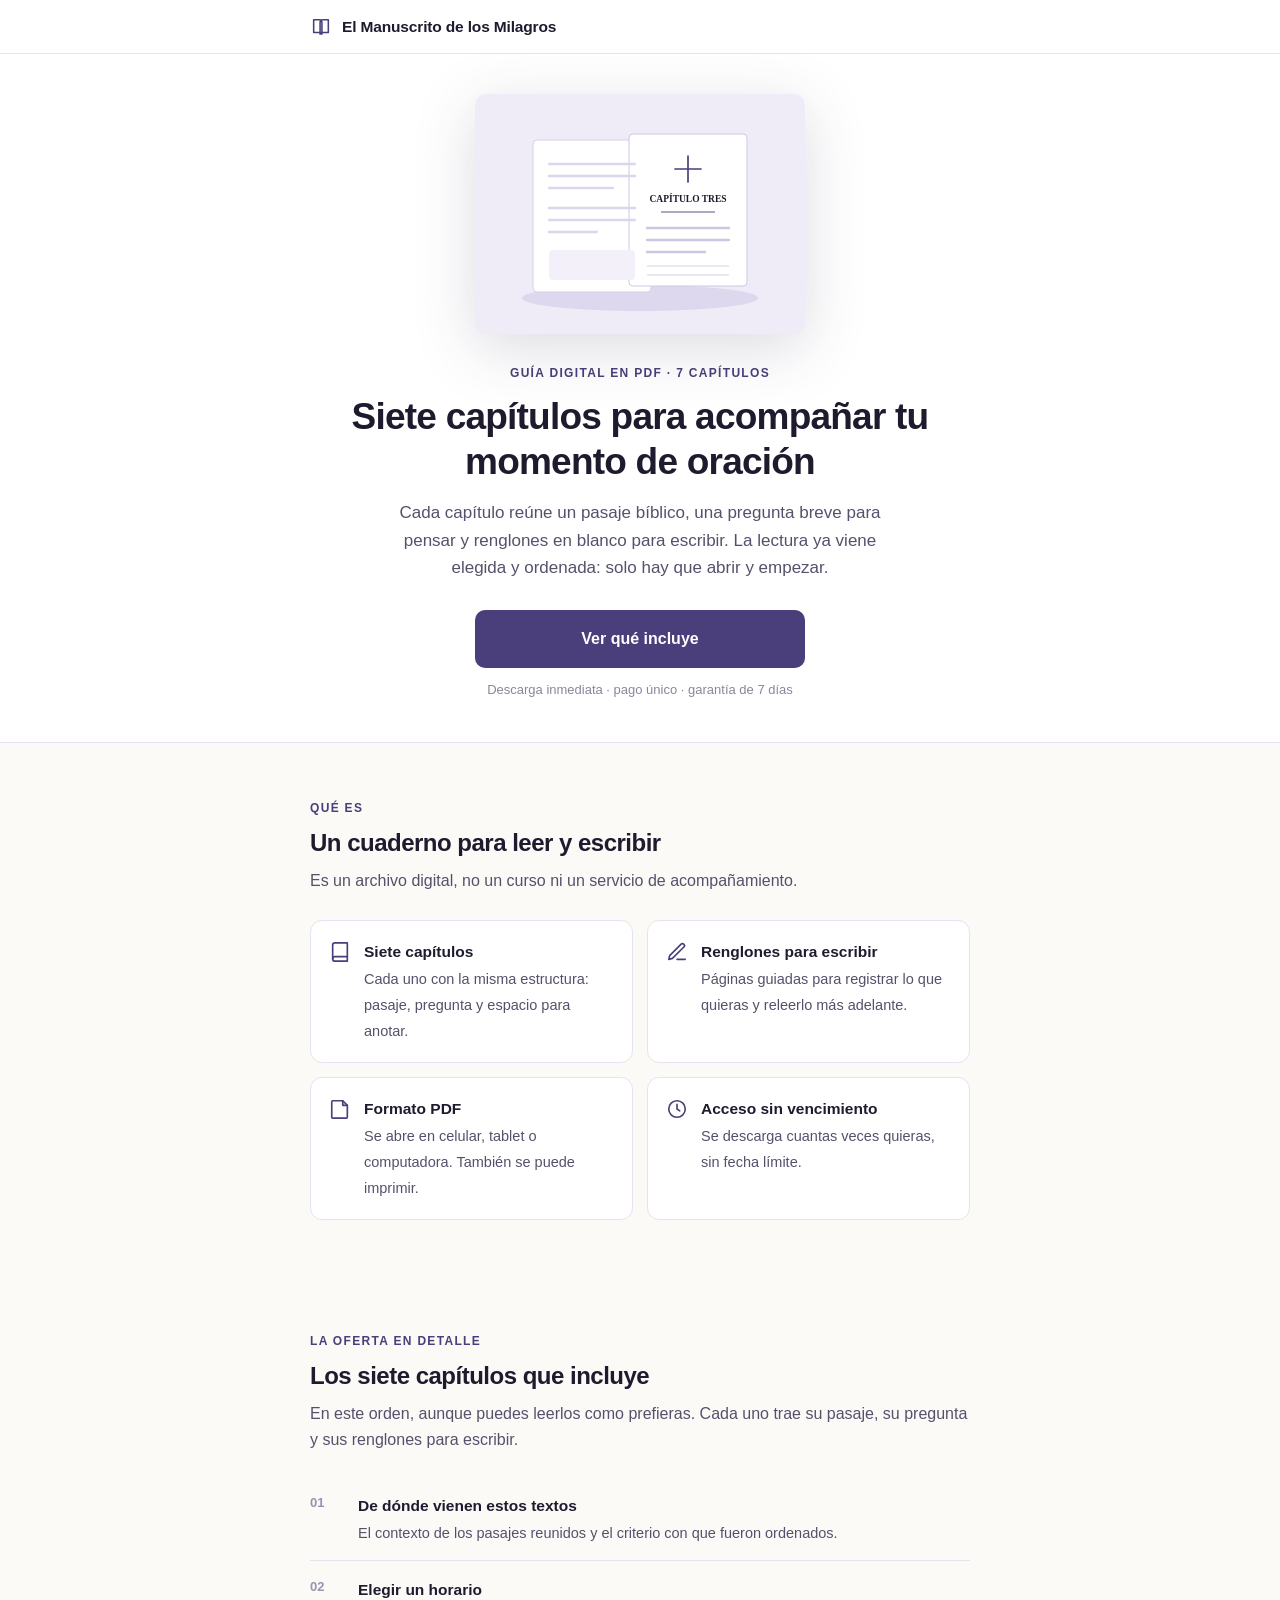
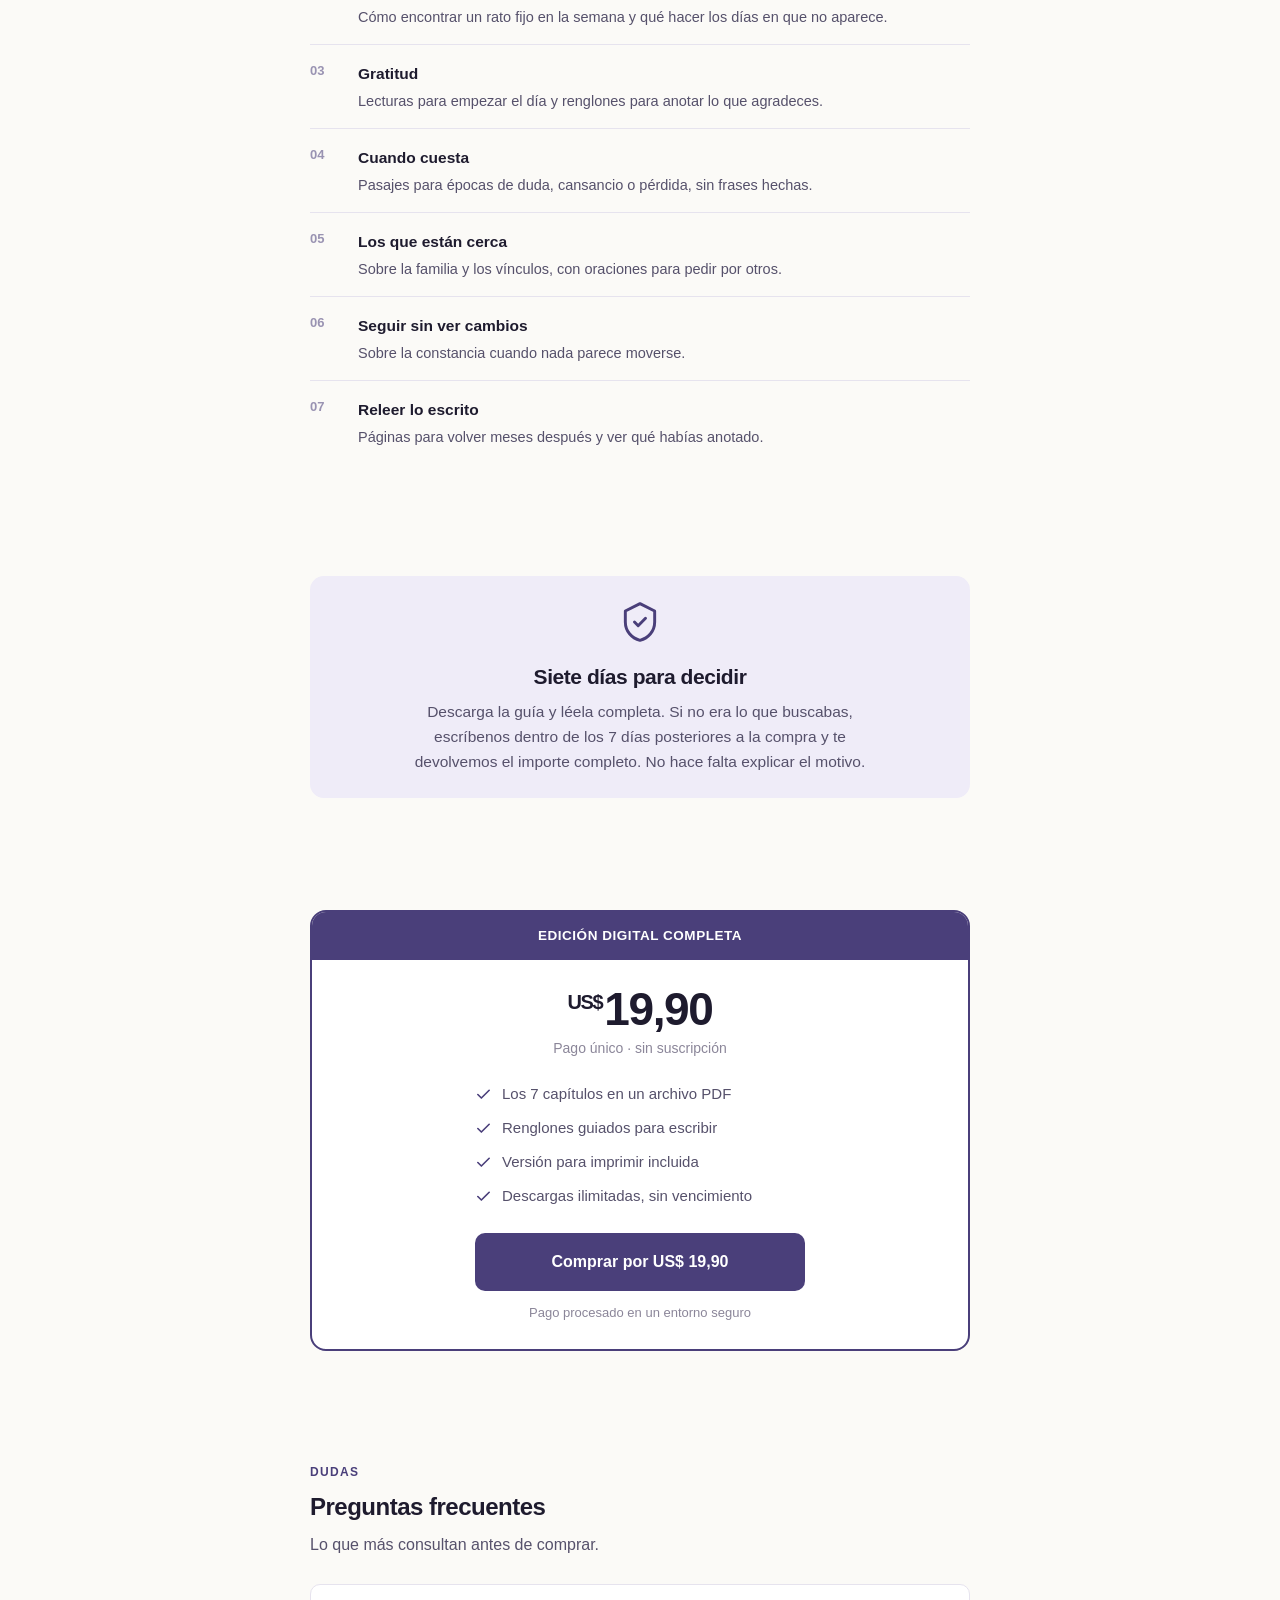
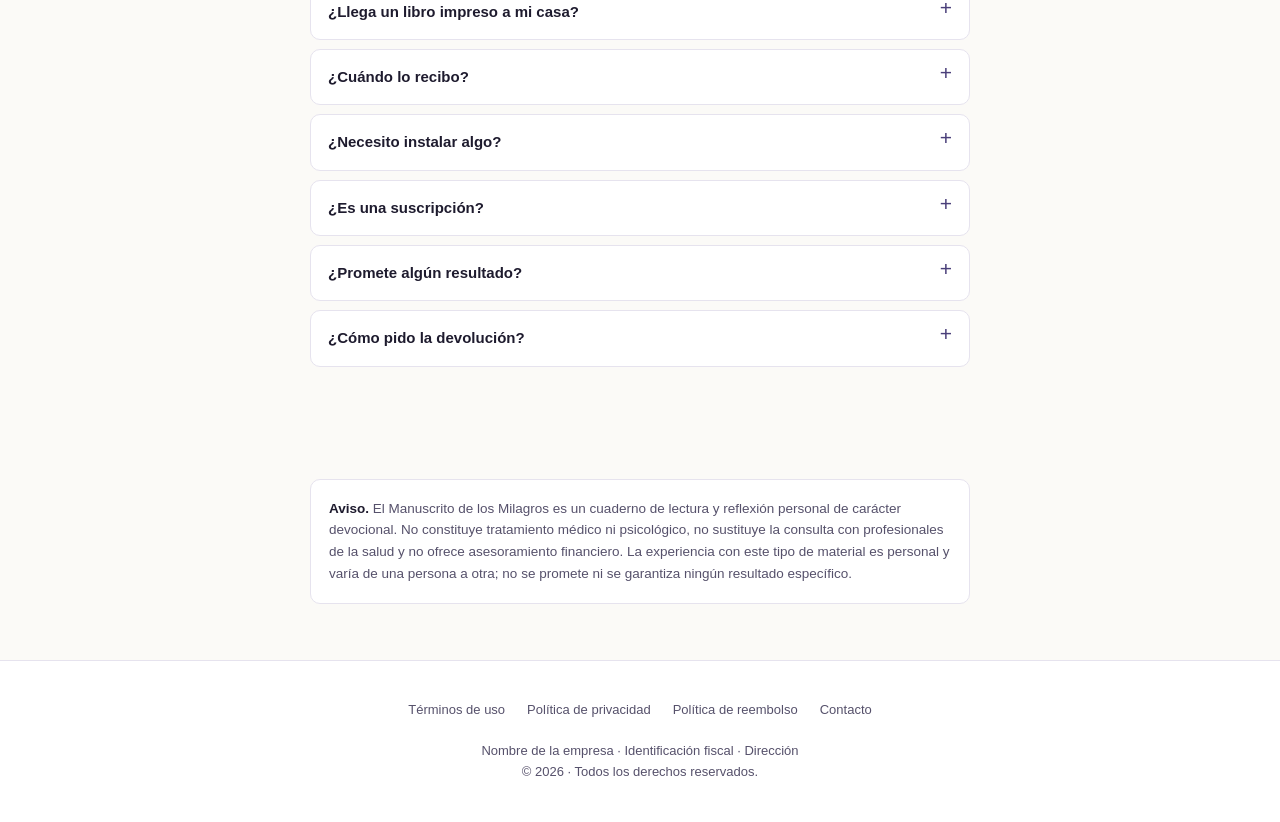
==== oferta.html @ be540dca "Adiciona a pagina de oferta em /oferta Pagina estatica sem video, com hero, os sete capitulos, garan" ====
<!DOCTYPE html>
<html lang="es">
<head>
    <meta charset="UTF-8">
    <meta name="viewport" content="width=device-width, initial-scale=1.0">
    <meta name="description" content="Guía digital de oración y reflexión en PDF: siete capítulos con pasajes bíblicos, preguntas para pensar y espacio para escribir.">
    <title>El Manuscrito de los Milagros — Guía digital</title>
    <link rel="icon" href="data:image/svg+xml,%3Csvg xmlns='http://www.w3.org/2000/svg' viewBox='0 0 24 24'%3E%3Crect width='24' height='24' rx='5' fill='%234a3f7a'/%3E%3Cg fill='none' stroke='white' stroke-width='1.6' stroke-linejoin='round'%3E%3Cpath d='M5 5h5a2.5 2.5 0 0 1 2 2v11a1.6 1.6 0 0 0-1.6-1.6H5z'/%3E%3Cpath d='M19 5h-5a2.5 2.5 0 0 0-2 2v11a1.6 1.6 0 0 1 1.6-1.6H19z'/%3E%3C/g%3E%3C/svg%3E">
    <link rel="stylesheet" href="css/oferta.css">
</head>
<body>

<!-- ════ TOPO ════ -->
<header class="topbar">
    <div class="wrap">
        <svg viewBox="0 0 24 24" fill="none" stroke="currentColor" stroke-width="1.7" stroke-linecap="round" stroke-linejoin="round" aria-hidden="true">
            <path d="M4 4h6a3 3 0 0 1 3 3v13a2 2 0 0 0-2-2H4z"/>
            <path d="M20 4h-6a3 3 0 0 0-3 3v13a2 2 0 0 1 2-2h7z"/>
        </svg>
        <b>El Manuscrito de los Milagros</b>
    </div>
</header>

<main>

    <!-- ════ HERO ════ -->
    <section class="hero">
        <div class="wrap">

            <!-- IMAGEM PRINCIPAL
                 Para usar uma foto real do produto, troque este <svg> por:
                 <img class="hero-img" src="assets/img/produto.jpg" alt="Guía El Manuscrito de los Milagros"> -->
            <svg class="hero-img" viewBox="0 0 330 240" role="img" aria-label="Guía digital abierta sobre una mesa">
                <rect width="330" height="240" rx="10" fill="#efecf8"/>
                <ellipse cx="165" cy="204" rx="118" ry="13" fill="#ded8ef"/>
                <rect x="58" y="46" width="118" height="152" rx="4" fill="#fff" stroke="#d7d1e8"/>
                <rect x="154" y="40" width="118" height="152" rx="4" fill="#fff" stroke="#cfc8e2"/>
                <g fill="none" stroke="#4a3f7a" stroke-width="1.7" stroke-linecap="round">
                    <path d="M213 62v26M200 75h26"/>
                </g>
                <text x="213" y="108" fill="#1e1b2e" font-family="Georgia, serif" font-size="9.5" font-weight="bold" text-anchor="middle">CAPÍTULO TRES</text>
                <path d="M186 118h54" stroke="#4a3f7a" stroke-width="0.9"/>
                <g fill="none" stroke="#cdc6e0" stroke-width="2.3" stroke-linecap="round">
                    <path d="M172 134h82M172 146h82M172 158h58"/>
                </g>
                <g fill="none" stroke="#e6e1f0" stroke-width="1.5">
                    <path d="M172 172h82M172 181h82"/>
                </g>
                <g fill="none" stroke="#dcd6ec" stroke-width="2.3" stroke-linecap="round">
                    <path d="M74 70h86M74 82h86M74 94h64M74 114h86M74 126h86M74 138h48"/>
                </g>
                <rect x="74" y="156" width="86" height="30" rx="4" fill="#f3f0fa"/>
            </svg>

            <p class="kicker">Guía digital en PDF · 7 capítulos</p>
            <h1>Siete capítulos para acompañar tu momento de oración</h1>
            <p class="lede">
                Cada capítulo reúne un pasaje bíblico, una pregunta breve para
                pensar y renglones en blanco para escribir. La lectura ya viene
                elegida y ordenada: solo hay que abrir y empezar.
            </p>

            <a class="cta" href="#oferta">Ver qué incluye</a>
            <p class="cta-note">Descarga inmediata · pago único · garantía de 7 días</p>
        </div>
    </section>

    <!-- ════ O QUE É ════ -->
    <section>
        <div class="wrap">
            <p class="kicker">Qué es</p>
            <h2>Un cuaderno para leer y escribir</h2>
            <p class="sub">
                Es un archivo digital, no un curso ni un servicio de acompañamiento.
            </p>

            <div class="includes-grid">
                <div class="inc">
                    <svg viewBox="0 0 24 24" fill="none" stroke="currentColor" stroke-width="1.8" stroke-linecap="round" stroke-linejoin="round"><path d="M4 19.5A2.5 2.5 0 0 1 6.5 17H20"/><path d="M6.5 2H20v20H6.5A2.5 2.5 0 0 1 4 19.5v-15A2.5 2.5 0 0 1 6.5 2z"/></svg>
                    <div>
                        <b>Siete capítulos</b>
                        <span>Cada uno con la misma estructura: pasaje, pregunta y espacio para anotar.</span>
                    </div>
                </div>
                <div class="inc">
                    <svg viewBox="0 0 24 24" fill="none" stroke="currentColor" stroke-width="1.8" stroke-linecap="round" stroke-linejoin="round"><path d="M12 20h9"/><path d="M16.5 3.5a2.1 2.1 0 0 1 3 3L7 19l-4 1 1-4z"/></svg>
                    <div>
                        <b>Renglones para escribir</b>
                        <span>Páginas guiadas para registrar lo que quieras y releerlo más adelante.</span>
                    </div>
                </div>
                <div class="inc">
                    <svg viewBox="0 0 24 24" fill="none" stroke="currentColor" stroke-width="1.8" stroke-linecap="round" stroke-linejoin="round"><path d="M4 3h11l5 5v13a1 1 0 0 1-1 1H4a1 1 0 0 1-1-1V4a1 1 0 0 1 1-1z"/><path d="M15 3v5h5"/></svg>
                    <div>
                        <b>Formato PDF</b>
                        <span>Se abre en celular, tablet o computadora. También se puede imprimir.</span>
                    </div>
                </div>
                <div class="inc">
                    <svg viewBox="0 0 24 24" fill="none" stroke="currentColor" stroke-width="1.8" stroke-linecap="round" stroke-linejoin="round"><circle cx="12" cy="12" r="9"/><path d="M12 7v5l3 2"/></svg>
                    <div>
                        <b>Acceso sin vencimiento</b>
                        <span>Se descarga cuantas veces quieras, sin fecha límite.</span>
                    </div>
                </div>
            </div>
        </div>
    </section>

    <!-- ════ OS CAPÍTULOS ════ -->
    <section>
        <div class="wrap">
            <p class="kicker">La oferta en detalle</p>
            <h2>Los siete capítulos que incluye</h2>
            <p class="sub">
                En este orden, aunque puedes leerlos como prefieras. Cada uno
                trae su pasaje, su pregunta y sus renglones para escribir.
            </p>

            <ol class="chapters">
                <li>
                    <div>
                        <b>De dónde vienen estos textos</b>
                        <span>El contexto de los pasajes reunidos y el criterio con que fueron ordenados.</span>
                    </div>
                </li>
                <li>
                    <div>
                        <b>Elegir un horario</b>
                        <span>Cómo encontrar un rato fijo en la semana y qué hacer los días en que no aparece.</span>
                    </div>
                </li>
                <li>
                    <div>
                        <b>Gratitud</b>
                        <span>Lecturas para empezar el día y renglones para anotar lo que agradeces.</span>
                    </div>
                </li>
                <li>
                    <div>
                        <b>Cuando cuesta</b>
                        <span>Pasajes para épocas de duda, cansancio o pérdida, sin frases hechas.</span>
                    </div>
                </li>
                <li>
                    <div>
                        <b>Los que están cerca</b>
                        <span>Sobre la familia y los vínculos, con oraciones para pedir por otros.</span>
                    </div>
                </li>
                <li>
                    <div>
                        <b>Seguir sin ver cambios</b>
                        <span>Sobre la constancia cuando nada parece moverse.</span>
                    </div>
                </li>
                <li>
                    <div>
                        <b>Releer lo escrito</b>
                        <span>Páginas para volver meses después y ver qué habías anotado.</span>
                    </div>
                </li>
            </ol>
        </div>
    </section>

    <!-- ════ GARANTIA ════ -->
    <section>
        <div class="wrap">
            <div class="guarantee">
                <svg viewBox="0 0 24 24" fill="none" stroke="currentColor" stroke-width="1.6" stroke-linecap="round" stroke-linejoin="round" aria-hidden="true">
                    <path d="M12 2l8 4v6c0 5-3.4 8.8-8 10-4.6-1.2-8-5-8-10V6z"/>
                    <path d="M9 12l2 2 4-4"/>
                </svg>
                <h2>Siete días para decidir</h2>
                <p>
                    Descarga la guía y léela completa. Si no era lo que buscabas,
                    escríbenos dentro de los 7 días posteriores a la compra y te
                    devolvemos el importe completo. No hace falta explicar el
                    motivo.
                </p>
            </div>
        </div>
    </section>

    <!-- ════ OFERTA ════ -->
    <section id="oferta">
        <div class="wrap">
            <div class="offer">
                <div class="offer-head">EDICIÓN DIGITAL COMPLETA</div>
                <div class="offer-body">
                    <div class="price"><small>US$</small>19,90</div>
                    <p class="price-note">Pago único · sin suscripción</p>

                    <ul class="checklist">
                        <li>
                            <svg viewBox="0 0 24 24" fill="none" stroke="currentColor" stroke-width="2.3" stroke-linecap="round" stroke-linejoin="round"><path d="M20 6L9 17l-5-5"/></svg>
                            <span>Los 7 capítulos en un archivo PDF</span>
                        </li>
                        <li>
                            <svg viewBox="0 0 24 24" fill="none" stroke="currentColor" stroke-width="2.3" stroke-linecap="round" stroke-linejoin="round"><path d="M20 6L9 17l-5-5"/></svg>
                            <span>Renglones guiados para escribir</span>
                        </li>
                        <li>
                            <svg viewBox="0 0 24 24" fill="none" stroke="currentColor" stroke-width="2.3" stroke-linecap="round" stroke-linejoin="round"><path d="M20 6L9 17l-5-5"/></svg>
                            <span>Versión para imprimir incluida</span>
                        </li>
                        <li>
                            <svg viewBox="0 0 24 24" fill="none" stroke="currentColor" stroke-width="2.3" stroke-linecap="round" stroke-linejoin="round"><path d="M20 6L9 17l-5-5"/></svg>
                            <span>Descargas ilimitadas, sin vencimiento</span>
                        </li>
                    </ul>

                    <a class="cta" href="https://pay.hotmart.com/S106936984X?off=ygznfs28">Comprar por US$ 19,90</a>
                    <p class="cta-note">Pago procesado en un entorno seguro</p>
                </div>
            </div>
        </div>
    </section>

    <!-- ════ PERGUNTAS ════ -->
    <section>
        <div class="wrap">
            <p class="kicker">Dudas</p>
            <h2>Preguntas frecuentes</h2>
            <p class="sub">Lo que más consultan antes de comprar.</p>

            <div class="faq">
                <details>
                    <summary>¿Llega un libro impreso a mi casa?</summary>
                    <p>No. Es un archivo digital que se descarga, así que no hay costo ni tiempo de envío. El PDF incluye una versión pensada para imprimir si lo prefieres en papel.</p>
                </details>
                <details>
                    <summary>¿Cuándo lo recibo?</summary>
                    <p>El enlace de descarga se envía por correo apenas se confirma el pago. Si no aparece, conviene revisar las carpetas de spam o promociones.</p>
                </details>
                <details>
                    <summary>¿Necesito instalar algo?</summary>
                    <p>No. El PDF se abre con el lector que ya viene en cualquier celular, tablet o computadora.</p>
                </details>
                <details>
                    <summary>¿Es una suscripción?</summary>
                    <p>No. Es un pago único de US$ 19,90. No se renueva y no hay cargos posteriores.</p>
                </details>
                <details>
                    <summary>¿Promete algún resultado?</summary>
                    <p>No. Es material de lectura y reflexión personal. No sustituye atención médica, psicológica ni asesoría financiera profesional, y no ofrece ningún resultado garantizado.</p>
                </details>
                <details>
                    <summary>¿Cómo pido la devolución?</summary>
                    <p>Escribiendo al correo de contacto dentro de los 7 días posteriores a la compra, indicando el correo con el que la hiciste.</p>
                </details>
            </div>
        </div>
    </section>

    <!-- ════ AVISO LEGAL ════ -->
    <section>
        <div class="wrap">
            <div class="disclaimer">
                <p>
                    <strong>Aviso.</strong> El Manuscrito de los Milagros es un
                    cuaderno de lectura y reflexión personal de carácter
                    devocional. No constituye tratamiento médico ni psicológico,
                    no sustituye la consulta con profesionales de la salud y no
                    ofrece asesoramiento financiero. La experiencia con este tipo
                    de material es personal y varía de una persona a otra; no se
                    promete ni se garantiza ningún resultado específico.
                </p>
            </div>
        </div>
    </section>

</main>

<!-- ════ RODAPÉ ════ -->
<footer class="site-footer">
    <div class="wrap">
        <nav aria-label="Enlaces legales">
            <!-- TROCAR pelas URLs reais destas páginas -->
            <a href="#">Términos de uso</a>
            <a href="#">Política de privacidad</a>
            <a href="#">Política de reembolso</a>
            <a href="#">Contacto</a>
        </nav>
        <p>
            <!-- TROCAR pelos dados reais da empresa -->
            Nombre de la empresa · Identificación fiscal · Dirección
        </p>
        <p>&copy; 2026 · Todos los derechos reservados.</p>
    </div>
</footer>

</body>
</html>
---- css/oferta.css ----
/* ══════════════════════════════════════════════════════
   Página de oferta — /oferta
   Sem vídeo. Sem promessa de resultado. Sem menção a pessoas públicas.
   ══════════════════════════════════════════════════════ */

*,
*::before,
*::after {
    margin: 0;
    padding: 0;
    box-sizing: border-box;
}

:root {
    --bg:        #fbfaf7;
    --surface:   #ffffff;
    --ink:       #1e1b2e;
    --ink-soft:  #56516b;
    --ink-faint: #8b8699;
    --line:      #e6e3ee;
    --accent:    #4a3f7a;
    --accent-dk: #3a3161;
    --accent-bg: #efecf8;
    --max:       700px;
}

html { scroll-behavior: smooth; }

body {
    font-family: -apple-system, BlinkMacSystemFont, 'Segoe UI', Roboto, Arial, sans-serif;
    background: var(--bg);
    color: var(--ink);
    line-height: 1.62;
    font-size: 16px;
    -webkit-font-smoothing: antialiased;
}

.wrap {
    max-width: var(--max);
    margin: 0 auto;
    padding: 0 20px;
}

h1, h2, h3 {
    font-weight: 700;
    line-height: 1.24;
    letter-spacing: -0.021em;
}

section { padding: 46px 0; }

p { color: var(--ink-soft); }

.kicker {
    font-size: 12px;
    font-weight: 700;
    letter-spacing: 0.11em;
    text-transform: uppercase;
    color: var(--accent);
    margin-bottom: 10px;
}

section > .wrap > h2 { font-size: 24px; margin-bottom: 10px; }

.sub { color: var(--ink-soft); margin-bottom: 26px; }

/* ── TOPO ── */
.topbar {
    background: var(--surface);
    border-bottom: 1px solid var(--line);
    padding: 14px 0;
}

.topbar .wrap { display: flex; align-items: center; gap: 10px; }

.topbar svg { width: 22px; height: 22px; color: var(--accent); flex-shrink: 0; }

.topbar b { font-size: 15.5px; font-weight: 700; letter-spacing: -0.01em; }

/* ── HERO ── */
.hero {
    background: var(--surface);
    border-bottom: 1px solid var(--line);
    padding: 40px 0 42px;
    text-align: center;
}

.hero h1 { font-size: 30px; margin-bottom: 14px; }

.hero .lede {
    font-size: 17px;
    max-width: 500px;
    margin: 0 auto 28px;
}

/* Imagem principal */
.hero-img {
    display: block;
    width: 100%;
    max-width: 330px;
    height: auto;
    margin: 0 auto 30px;
    border-radius: 10px;
    filter: drop-shadow(0 14px 30px rgba(40, 32, 70, 0.16));
}

/* ── BOTÃO ── */
.cta {
    display: inline-block;
    width: 100%;
    max-width: 360px;
    background: var(--accent);
    color: #fff;
    text-align: center;
    text-decoration: none;
    font-size: 16px;
    font-weight: 700;
    padding: 16px 24px;
    border-radius: 10px;
    transition: background 0.15s, transform 0.1s;
}

.cta:hover { background: var(--accent-dk); }
.cta:active { transform: translateY(1px); }

.cta-note { font-size: 13px; color: var(--ink-faint); margin-top: 11px; }

/* ── O QUE INCLUI ── */
.includes-grid { display: grid; gap: 14px; }

@media (min-width: 620px) {
    .includes-grid { grid-template-columns: 1fr 1fr; }
}

.inc {
    background: var(--surface);
    border: 1px solid var(--line);
    border-radius: 12px;
    padding: 18px;
    display: flex;
    gap: 13px;
    align-items: flex-start;
}

.inc svg {
    width: 22px;
    height: 22px;
    color: var(--accent);
    flex-shrink: 0;
    margin-top: 2px;
}

.inc b { display: block; font-size: 15.5px; font-weight: 600; margin-bottom: 2px; }

.inc span { font-size: 14.5px; color: var(--ink-soft); }

/* ── CAPÍTULOS ── */
.chapters {
    list-style: none;
    counter-reset: cap;
    display: grid;
    gap: 2px;
}

.chapters li {
    counter-increment: cap;
    display: grid;
    grid-template-columns: 34px 1fr;
    gap: 14px;
    align-items: start;
    padding: 14px 0;
    border-bottom: 1px solid var(--line);
}

.chapters li:last-child { border-bottom: none; }

.chapters li::before {
    content: counter(cap, decimal-leading-zero);
    line-height: 1.55;
    font-size: 13px;
    font-weight: 700;
    font-variant-numeric: tabular-nums;
    color: var(--accent);
    opacity: 0.55;
}

.chapters b {
    display: block;
    font-size: 15.5px;
    font-weight: 600;
    margin-bottom: 2px;
}

.chapters span { font-size: 14.5px; color: var(--ink-soft); }

/* ── GARANTIA ── */
.guarantee {
    background: var(--accent-bg);
    border-radius: 14px;
    padding: 24px 22px;
    text-align: center;
}

.guarantee svg {
    width: 44px;
    height: 44px;
    color: var(--accent);
    margin-bottom: 12px;
}

.guarantee h2 { font-size: 21px; margin-bottom: 9px; }

.guarantee p { max-width: 460px; margin: 0 auto; font-size: 15.5px; }

/* ── OFERTA ── */
.offer {
    background: var(--surface);
    border: 2px solid var(--accent);
    border-radius: 16px;
    overflow: hidden;
    text-align: center;
}

.offer-head {
    background: var(--accent);
    color: #fff;
    padding: 13px 20px;
    font-size: 13.5px;
    font-weight: 700;
    letter-spacing: 0.04em;
}

.offer-body { padding: 26px 22px; }

.price {
    font-size: 46px;
    font-weight: 800;
    line-height: 1;
    letter-spacing: -0.03em;
    margin-bottom: 5px;
}

.price small {
    font-size: 20px;
    font-weight: 700;
    vertical-align: super;
    margin-right: 2px;
}

.price-note { font-size: 14px; color: var(--ink-faint); margin-bottom: 22px; }

.checklist {
    list-style: none;
    text-align: left;
    display: grid;
    gap: 10px;
    max-width: 330px;
    margin: 0 auto 24px;
    font-size: 15px;
    color: var(--ink-soft);
}

.checklist li { display: flex; gap: 10px; align-items: flex-start; }

.checklist svg {
    width: 17px;
    height: 17px;
    color: var(--accent);
    flex-shrink: 0;
    margin-top: 4px;
}

/* ── FAQ ── */
.faq { display: grid; gap: 9px; }

.faq details {
    background: var(--surface);
    border: 1px solid var(--line);
    border-radius: 10px;
}

.faq summary {
    padding: 15px 46px 15px 17px;
    font-weight: 600;
    font-size: 15px;
    cursor: pointer;
    list-style: none;
    position: relative;
}

.faq summary::-webkit-details-marker { display: none; }

.faq summary::after {
    content: '+';
    position: absolute;
    right: 17px;
    top: 12px;
    font-size: 21px;
    font-weight: 400;
    color: var(--accent);
    line-height: 1;
}

.faq details[open] summary::after { content: '–'; }

.faq p { padding: 0 17px 16px; font-size: 15px; }

/* ── AVISO LEGAL ── */
.disclaimer {
    font-size: 13.5px;
    line-height: 1.62;
    color: var(--ink-soft);
    background: var(--surface);
    border: 1px solid var(--line);
    border-radius: 10px;
    padding: 18px;
}

.disclaimer strong { color: var(--ink); }

/* ── RODAPÉ ── */
.site-footer {
    background: var(--surface);
    border-top: 1px solid var(--line);
    padding: 26px 0 40px;
    font-size: 13px;
    color: var(--ink-faint);
    text-align: center;
}

.site-footer nav {
    display: flex;
    justify-content: center;
    flex-wrap: wrap;
    gap: 0 14px;
    margin-bottom: 8px;
}

.site-footer a {
    color: var(--ink-soft);
    text-decoration: none;
    padding: 12px 4px;   /* area de toque confortavel no celular */
}

.site-footer a:hover { text-decoration: underline; }

/* ── TELAS MAIORES ── */
@media (min-width: 620px) {
    .hero h1 { font-size: 37px; }
    section   { padding: 56px 0; }
    .cta      { width: auto; min-width: 330px; }
}
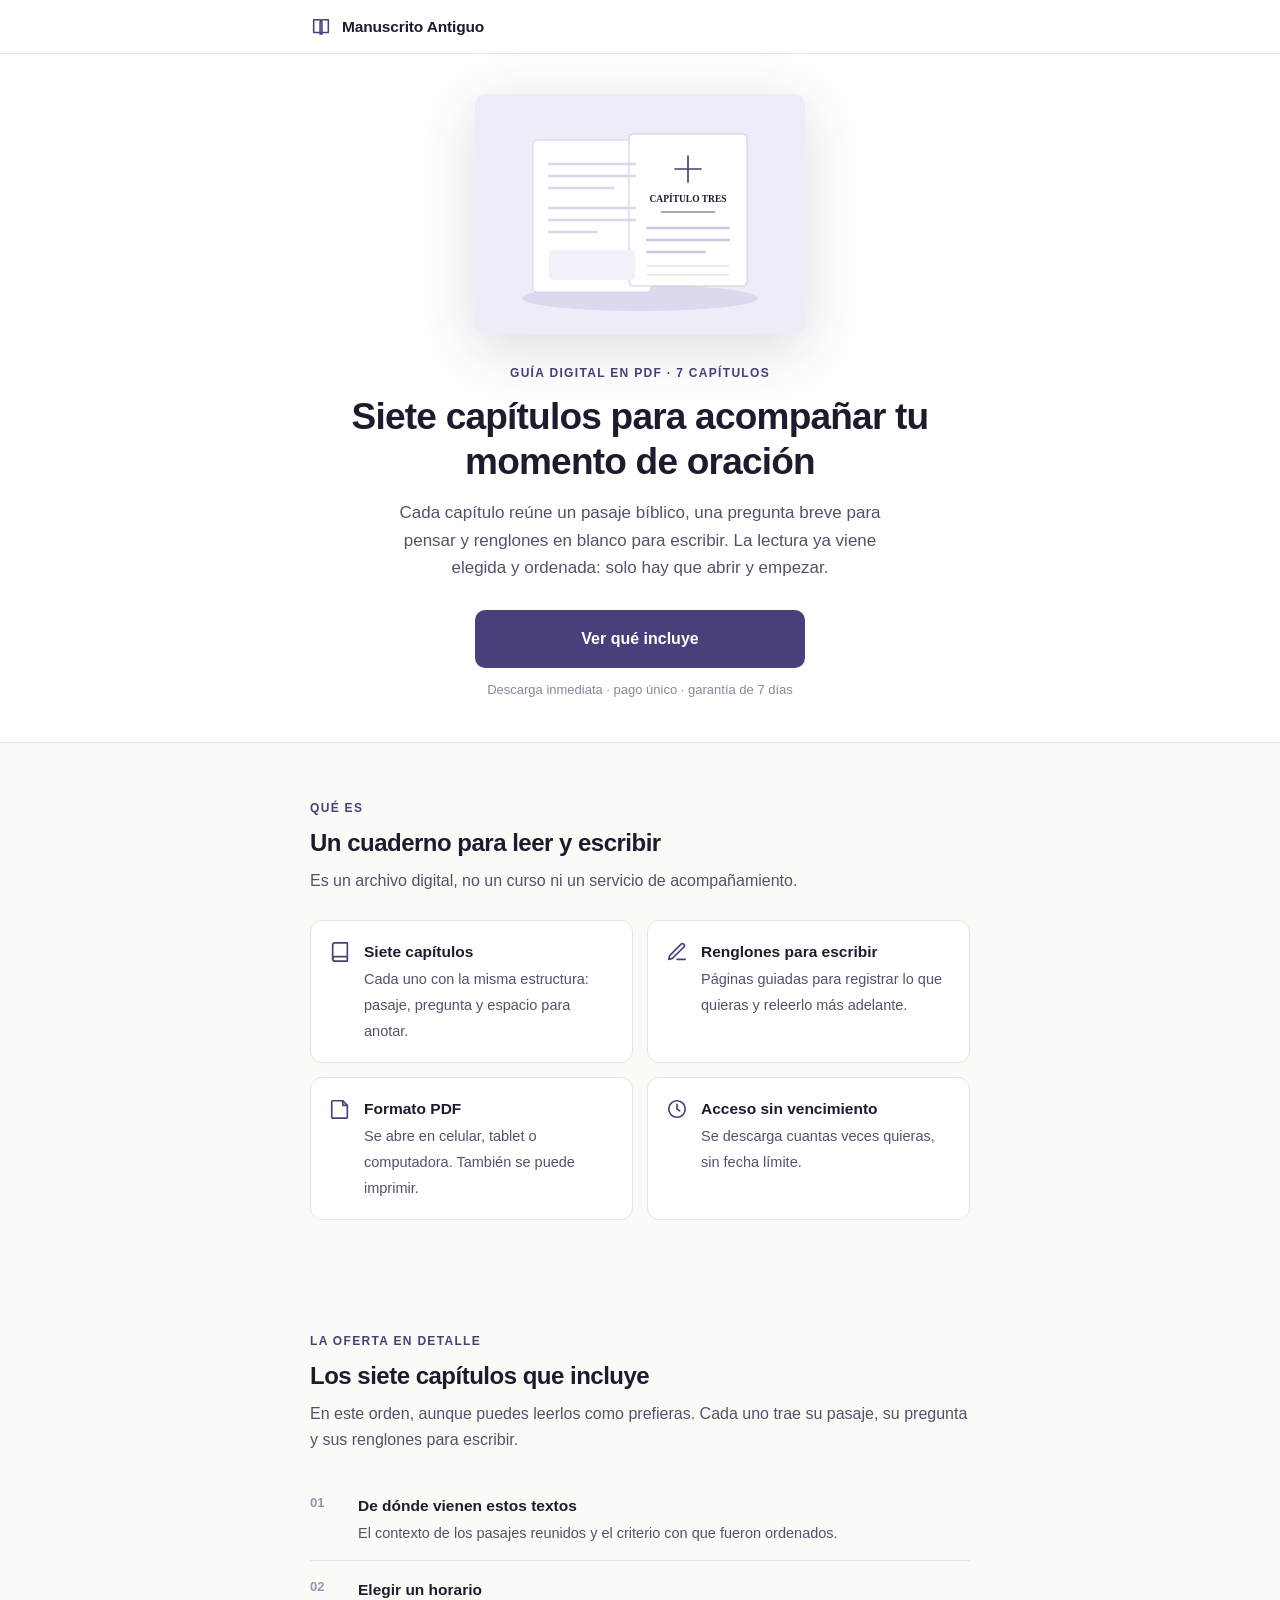
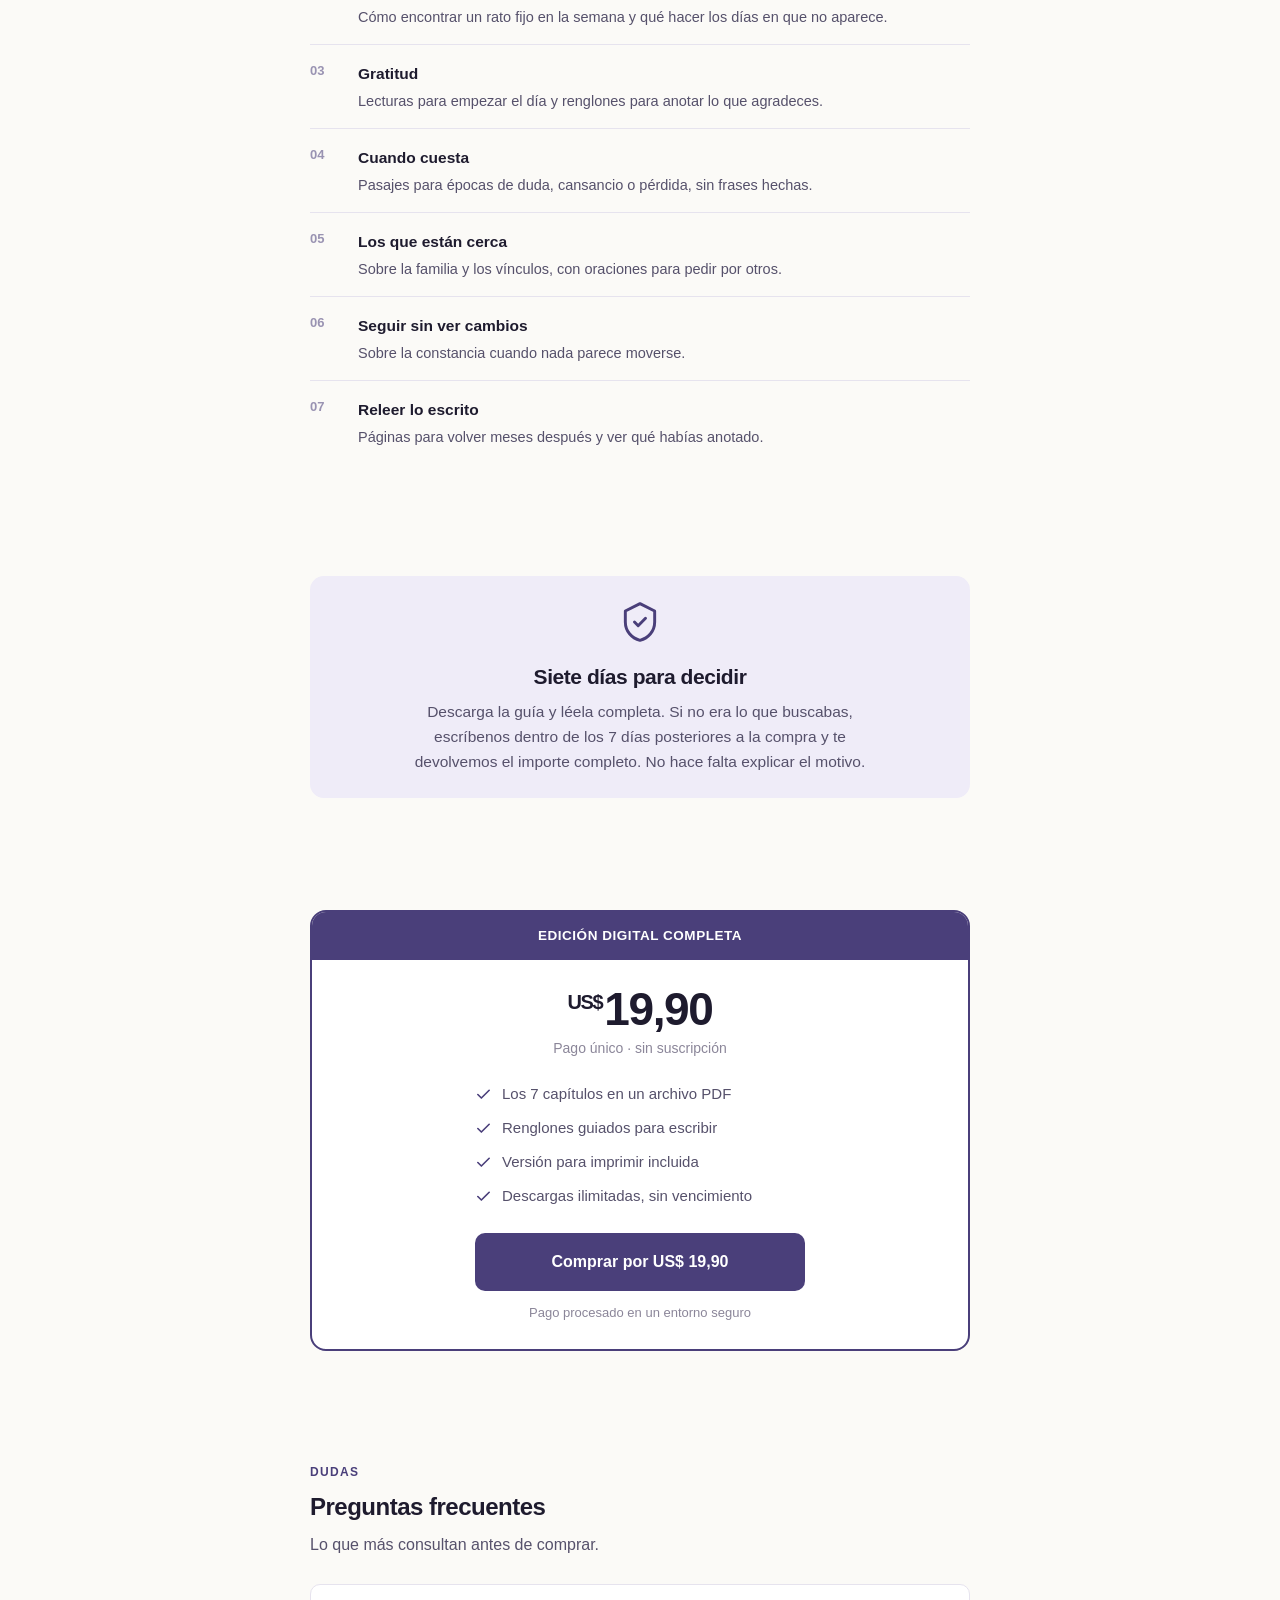
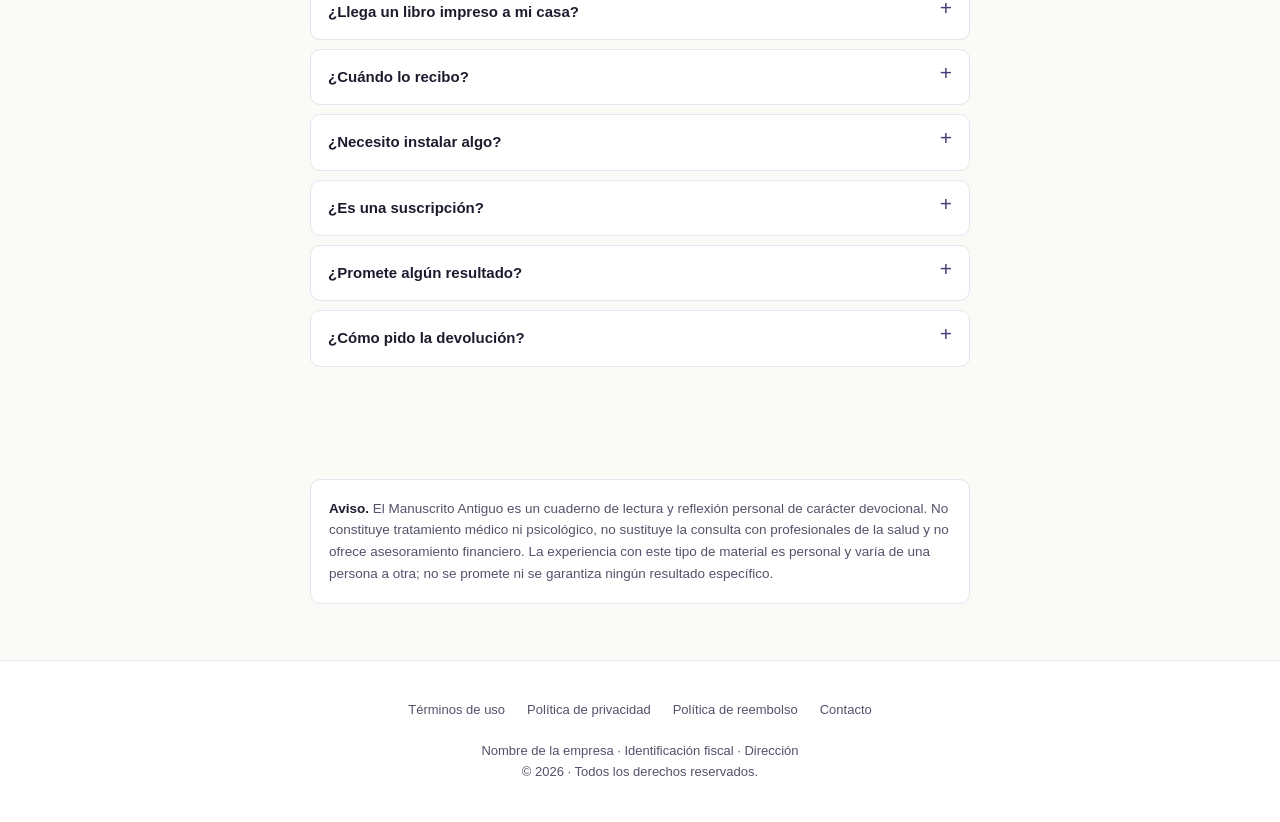
==== commit ccc25ee6: "Renomeia o produto para Manuscrito Antiguo Troca "El Manuscrito de los Milagros" por "Manuscrito Ant" ====
--- a/oferta.html
+++ b/oferta.html
@@ -4,7 +4,7 @@
     <meta charset="UTF-8">
     <meta name="viewport" content="width=device-width, initial-scale=1.0">
     <meta name="description" content="Guía digital de oración y reflexión en PDF: siete capítulos con pasajes bíblicos, preguntas para pensar y espacio para escribir.">
-    <title>El Manuscrito de los Milagros — Guía digital</title>
+    <title>Manuscrito Antiguo — Guía digital</title>
     <link rel="icon" href="data:image/svg+xml,%3Csvg xmlns='http://www.w3.org/2000/svg' viewBox='0 0 24 24'%3E%3Crect width='24' height='24' rx='5' fill='%234a3f7a'/%3E%3Cg fill='none' stroke='white' stroke-width='1.6' stroke-linejoin='round'%3E%3Cpath d='M5 5h5a2.5 2.5 0 0 1 2 2v11a1.6 1.6 0 0 0-1.6-1.6H5z'/%3E%3Cpath d='M19 5h-5a2.5 2.5 0 0 0-2 2v11a1.6 1.6 0 0 1 1.6-1.6H19z'/%3E%3C/g%3E%3C/svg%3E">
     <link rel="stylesheet" href="css/oferta.css">
 </head>
@@ -17,7 +17,7 @@
             <path d="M4 4h6a3 3 0 0 1 3 3v13a2 2 0 0 0-2-2H4z"/>
             <path d="M20 4h-6a3 3 0 0 0-3 3v13a2 2 0 0 1 2-2h7z"/>
         </svg>
-        <b>El Manuscrito de los Milagros</b>
+        <b>Manuscrito Antiguo</b>
     </div>
 </header>
 
@@ -29,7 +29,7 @@
 
             <!-- IMAGEM PRINCIPAL
                  Para usar uma foto real do produto, troque este <svg> por:
-                 <img class="hero-img" src="assets/img/produto.jpg" alt="Guía El Manuscrito de los Milagros"> -->
+                 <img class="hero-img" src="assets/img/produto.jpg" alt="Guía Manuscrito Antiguo"> -->
             <svg class="hero-img" viewBox="0 0 330 240" role="img" aria-label="Guía digital abierta sobre una mesa">
                 <rect width="330" height="240" rx="10" fill="#efecf8"/>
                 <ellipse cx="165" cy="204" rx="118" ry="13" fill="#ded8ef"/>
@@ -259,7 +259,7 @@
         <div class="wrap">
             <div class="disclaimer">
                 <p>
-                    <strong>Aviso.</strong> El Manuscrito de los Milagros es un
+                    <strong>Aviso.</strong> El Manuscrito Antiguo es un
                     cuaderno de lectura y reflexión personal de carácter
                     devocional. No constituye tratamiento médico ni psicológico,
                     no sustituye la consulta con profesionales de la salud y no
